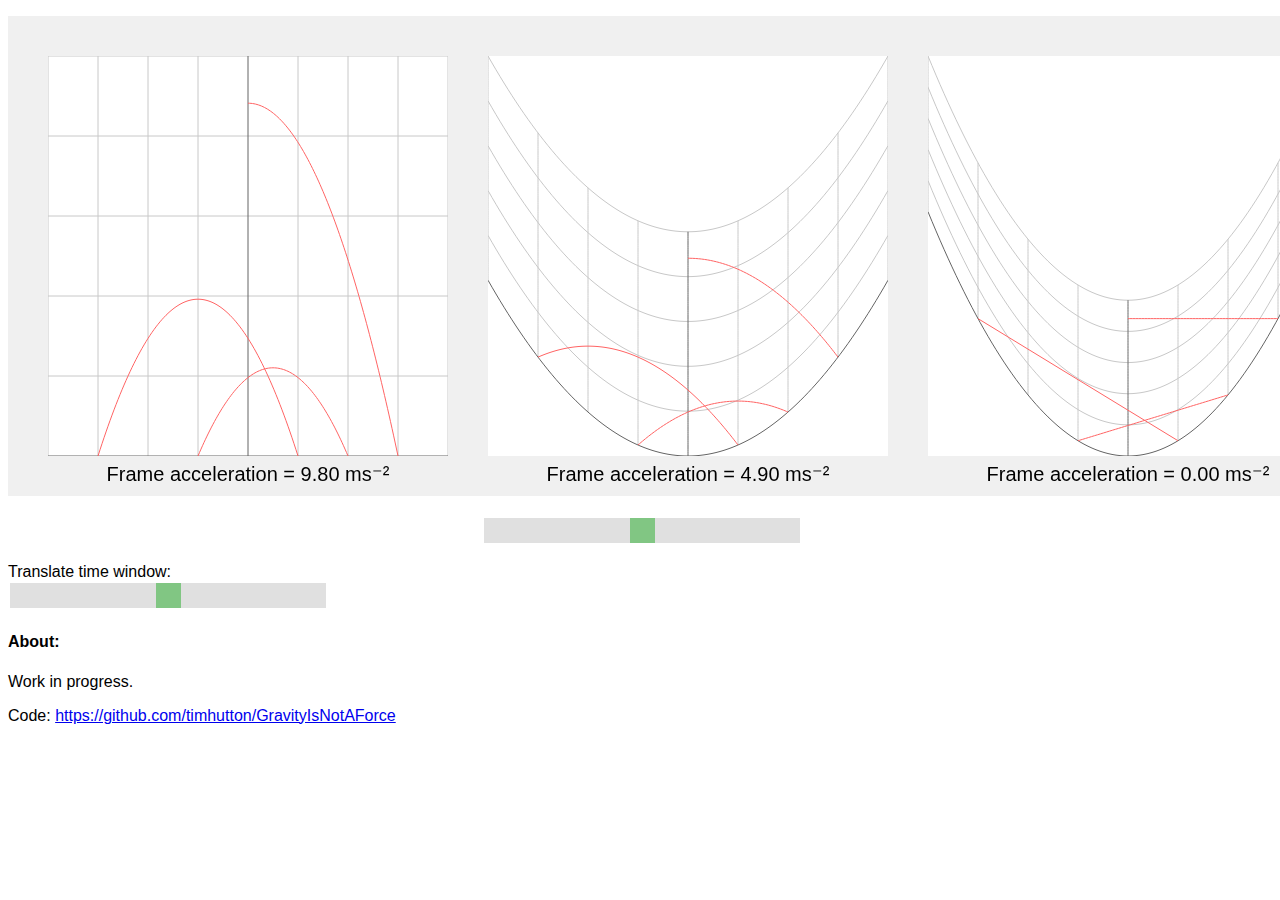
==== index.html @ 6caf3ec6 "Added time translation slider" ====
<!DOCTYPE html>
<html>
<head>
<meta charset="utf-8">
<script>

<!-- Visualisation of 1+1 spacetime -->

var currentTime;
var isAnimating;
var objects;
var g;
var frameAcceleration;
var time_range;
var space_range;

// classes:

function pos(x, y) {
    return { x:x, y:y };
}

function rect(x, y, width, height) {
    return { x:x, y:y, width:width, height:height };
}

function range(min, max, step=1.0) {
    return { min:min, max:max, step:step };
}

function object(start, end) {
    return { start:start, end:end };
}

function linearTransform(mult_x, offset_x, mult_y, offset_y) {
    return { mult_x:mult_x, offset_x:offset_x, mult_y:mult_y, offset_y:offset_y };
}

// functions:

function lerp(a, b, u) {
    return pos(a.x + u*(b.x-a.x), a.y + u*(b.y-a.y));
}

function moveTo(p) {
    ctx.moveTo(p.x, p.y);
}

function lineTo(p) {
    ctx.lineTo(p.x, p.y);
}

function applyLinearTransform(p, transform) {
    return pos(transform.offset_x + transform.mult_x*p.x, transform.offset_y + transform.mult_y*p.y);
}

function computeLinearTransform(from_rect, to_rect) {
    mult_x = to_rect.width / from_rect.width;
    offset_x = to_rect.x - mult_x * from_rect.x;
    mult_y = to_rect.height / from_rect.height;
    offset_y = to_rect.y - mult_y * from_rect.y;
    return linearTransform(mult_x, offset_x, mult_y, offset_y);
}

function boundingRect(points) {
    var left = Number.MAX_VALUE;
    var right = -Number.MAX_VALUE;
    var top = Number.MAX_VALUE;
    var bottom = -Number.MAX_VALUE;
    for(var i = 0; i < points.length; i++) {
        left = Math.min(left, points[i].x);
        right = Math.max(right, points[i].x);
        top = Math.min(top, points[i].y);
        bottom = Math.max(bottom, points[i].y);
    }
    return rect(left, top, right-left, bottom-top);
}

function onMouseMove( evt ) {
}

function onTouchMove( evt ) {
    evt.preventDefault();
}

function onTouchStart( evt ) {
}

function onMouseDown( evt ) {
}

function clientToCanvas( clientPos ) {
    var rect = canvas.getBoundingClientRect();
    return p2( clientPos.x - rect.left, clientPos.y - rect.top );
}

function pointInRect( p, rect ) {
    return p.x > rect.x && p.x < ( rect.x + rect.width ) &&
           p.y > rect.y && p.y < ( rect.y + rect.height );
}

function init() {
    canvas = document.getElementById('canvas');
    ctx = canvas.getContext('2d');

    g = 9.8; // metres per second per second
    
    var frameAccelerationSlider = document.getElementById("frameAccelerationSlider");
    frameAcceleration = g - g * frameAccelerationSlider.value / 100.0;
    frameAccelerationSlider.oninput = function() {
        frameAcceleration = g - g * this.value / 100.0;
        draw();
    }

    var timeTranslationSlider = document.getElementById("timeTranslationSlider");
    var timeTranslation = -2 + 4 * timeTranslationSlider.value / 100.0;
    time_range = range(-4 + timeTranslation, 4 + timeTranslation, 1);
    timeTranslationSlider.oninput = function() {
        var timeTranslation = -2 + 4 * timeTranslationSlider.value / 100.0;
        time_range = range(-4 + timeTranslation, 4 + timeTranslation, 1);
        draw();
    }

    space_range = range(0, 50, 10);

    currentTime = 0.0;
    isAnimating = false;

    objects = [];
    objects.push(object(pos(0.0, 44.1), pos(3.0, 0.0)));
    objects.push(object(pos(-1.0, 0.0), pos(2.0, 0.0)));
    objects.push(object(pos(-3.0, 0.0), pos(1.0, 0.0)));

    draw();

    canvas.addEventListener( 'mousemove',   onMouseMove, false );
    canvas.addEventListener( 'touchmove',   onTouchMove, false );

    canvas.addEventListener( 'mousedown',   onMouseDown, false );
    canvas.addEventListener( 'touchstart',  onTouchStart, false );

    animate();
}

function draw() {
    // fill canvas with light gray
    ctx.fillStyle = 'rgb(240,240,240)';
    ctx.beginPath();
    ctx.rect(0,0,canvas.width, canvas.height);
    ctx.fill();

    // draw each graph
    drawSpaceTime(rect(40,440,400,-400), g);
    drawSpaceTime(rect(480,440,400,-400), frameAcceleration);
    drawSpaceTime(rect(920,440,400,-400), 0.0);
}

function drawSpaceTime(screen_rect, frame_acceleration) {
    ctx.save(); // save the clip region for the moment

    // fill background with white
    ctx.fillStyle = 'rgb(255,255,255)';
    ctx.beginPath();
    ctx.rect(screen_rect.x, screen_rect.y, screen_rect.width, screen_rect.height);
    ctx.fill();
    ctx.clip(); // clip to this rect until reset

    var transform = findBestFitTransform(screen_rect, frame_acceleration);
    // draw minor axes
    ctx.strokeStyle = 'rgb(200,200,200)';
    for(var t = Math.ceil(time_range.min); t<=Math.floor(time_range.max); t+=time_range.step) {
        if(t==0.0) { continue; }
        drawCurvingLine(pos(t, space_range.min), pos(t, space_range.max), frame_acceleration, transform);
    }
    for(var s = Math.ceil(space_range.min); s<=Math.floor(space_range.max); s+=space_range.step) {
        if(s==0.0) { continue; }
        drawCurvingLine(pos(time_range.min, s), pos(time_range.max, s), frame_acceleration, transform);
    }
    // draw major axes
    ctx.strokeStyle = 'rgb(100,100,100)';
    drawCurvingLine(pos(time_range.min, 0.0), pos(time_range.max, 0.0), frame_acceleration, transform);
    drawCurvingLine(pos(0.0, space_range.min), pos(0.0, space_range.max), frame_acceleration, transform);
    // draw objects in free-fall
    ctx.strokeStyle = 'rgb(255,100,100)';
    for(var i = 0; i < objects.length; i++) {
        drawGeodesic(objects[i].start, objects[i].end, frame_acceleration, transform);
    }
        
    ctx.restore(); // reset the clip

    // show the frame acceleration as text
    ctx.fillStyle = 'rgb(0,0,0)';
    ctx.font = "20px Arial";
    ctx.textAlign = "center";
    ctx.fillText("Frame acceleration = "+frame_acceleration.toFixed(2)+" ms"+String.fromCharCode(0x207B)+String.fromCharCode(0x00B2),
        screen_rect.x+screen_rect.width/2, screen_rect.y+25);
}

function drawCurvingLine(p1, p2, frame_acceleration, transform) {
    // draw a line that is straight in our familiar (accelerating upwards at g) reference frame but may not be straight in this frame, depending on its acceleration
    var delta_acceleration = frame_acceleration - g;
    ctx.beginPath();
    var step = 0.01;
    for(var u = 0.0; u < 1.0+step; u += step) {
        var ts = lerp(p1, p2, u);
        var p = applyLinearTransform(transformBetweenAcceleratingReferenceFrames(ts, delta_acceleration), transform);
        if(u==0.0) {
            moveTo(p);
        }
        else {
            lineTo(p);
        }
    }
    ctx.stroke();
}

function drawGeodesic(p1, p2, frame_acceleration, transform) {
    // draw a line that is straight in an inertial frame but may be not be straight in this frame, depending on its acceleration

    // convert spacetime coordinates from our familiar (g-accelerating) frame into the inertial frame
    var delta_acceleration = 0.0 - g;
    var start = transformBetweenAcceleratingReferenceFrames(p1, delta_acceleration)
    var end = transformBetweenAcceleratingReferenceFrames(p2, delta_acceleration)
    // step along that line, converting to the target frame
    delta_acceleration = frame_acceleration - 0.0;
    ctx.beginPath();
    var step = 0.01;
    for(var u = 0.0; u < 1.0+step; u += step) {
        var ts = lerp(start, end, u);
        var p = applyLinearTransform(transformBetweenAcceleratingReferenceFrames(ts, delta_acceleration), transform);
        if(u==0.0) {
            moveTo(p);
        }
        else {
            lineTo(p);
        }
    }
    ctx.stroke();
}

function transformBetweenAcceleratingReferenceFrames(ts, delta_acceleration) {
    var t_zero = (time_range.min+time_range.max)/2; // central time point (e.g. t=0) gets no spatial distortion
    var time_delta = ts.x - t_zero;
    var x = ts.x;
    var y = ts.y - distanceTravelled(time_delta, delta_acceleration);
    return pos(x, y);
}


function findBestFitTransform(screen_rect, frame_acceleration) {
    var delta_acceleration = frame_acceleration - g;
    // plot some points in some arbitrary space then scale to fit the rect
    corners = [];
    corners.push(transformBetweenAcceleratingReferenceFrames(pos(time_range.min, space_range.min), delta_acceleration));
    corners.push(transformBetweenAcceleratingReferenceFrames(pos(time_range.min, space_range.max), delta_acceleration));
    corners.push(transformBetweenAcceleratingReferenceFrames(pos(time_range.max, space_range.min), delta_acceleration));
    corners.push(transformBetweenAcceleratingReferenceFrames(pos(time_range.max, space_range.max), delta_acceleration));
    corners.push(transformBetweenAcceleratingReferenceFrames(pos((time_range.min+time_range.max)/2, space_range.min), delta_acceleration));
    corners.push(transformBetweenAcceleratingReferenceFrames(pos((time_range.min+time_range.max)/2, space_range.max), delta_acceleration));
    original_rect = boundingRect(corners);
    return computeLinearTransform(original_rect, screen_rect);
}

function distanceTravelled(time, acceleration) {
    return 0.5 * acceleration * time * time;
}

function animate() {
    if( isAnimating ) {
        currentTime = currentTime + 0.01;
        draw();
        requestAnimationFrame( animate );
    }
}

window.onload = init;
</script>

<noscript>
<p>For full functionality of this site it is necessary to enable JavaScript.
Here are the <a href="http://www.enable-javascript.com/" target="_blank">
instructions how to enable JavaScript in your web browser</a>.
</p></noscript>

<style>
.frameAccelerationSlider {
  width: 25%;
  margin: auto;
}

.timeTranslationSlider {
  width: 25%;
}

.slider {
  -webkit-appearance: none;
  width: 100%;
  height: 25px;
  background: #d3d3d3;
  outline: none;
  opacity: 0.7;
  -webkit-transition: .2s;
  transition: opacity .2s;
}

.slider:hover {
  opacity: 1;
}

.slider::-webkit-slider-thumb {
  -webkit-appearance: none;
  appearance: none;
  width: 25px;
  height: 25px;
  background: #4CAF50;
  cursor: pointer;
}

.slider::-moz-range-thumb {
  width: 25px;
  height: 25px;
  background: #4CAF50;
  cursor: pointer;
}

.sansserif {
  font-family: Arial, Helvetica, sans-serif;
}

</style>

</head>

<body class="sansserif">
<p align="center">
<canvas class="canvas" id="canvas" width="1360" height="480">(Canvas drawing not supported by your browser.)</canvas>
<div class="frameAccelerationSlider">
  <input type="range" min="0" max="100" value="50" class="slider" id="frameAccelerationSlider">
</div>
</p>

<p>
<div class="timeTranslationSlider">
  Translate time window: <input type="range" min="0" max="100" value="50" class="slider" id="timeTranslationSlider">
</div>
</p>

<h4>About:</h4>
<p>
Work in progress.
</p>

<p>
Code: <a href="https://github.com/timhutton/GravityIsNotAForce">https://github.com/timhutton/GravityIsNotAForce</a>
</p>
</body>

</html>
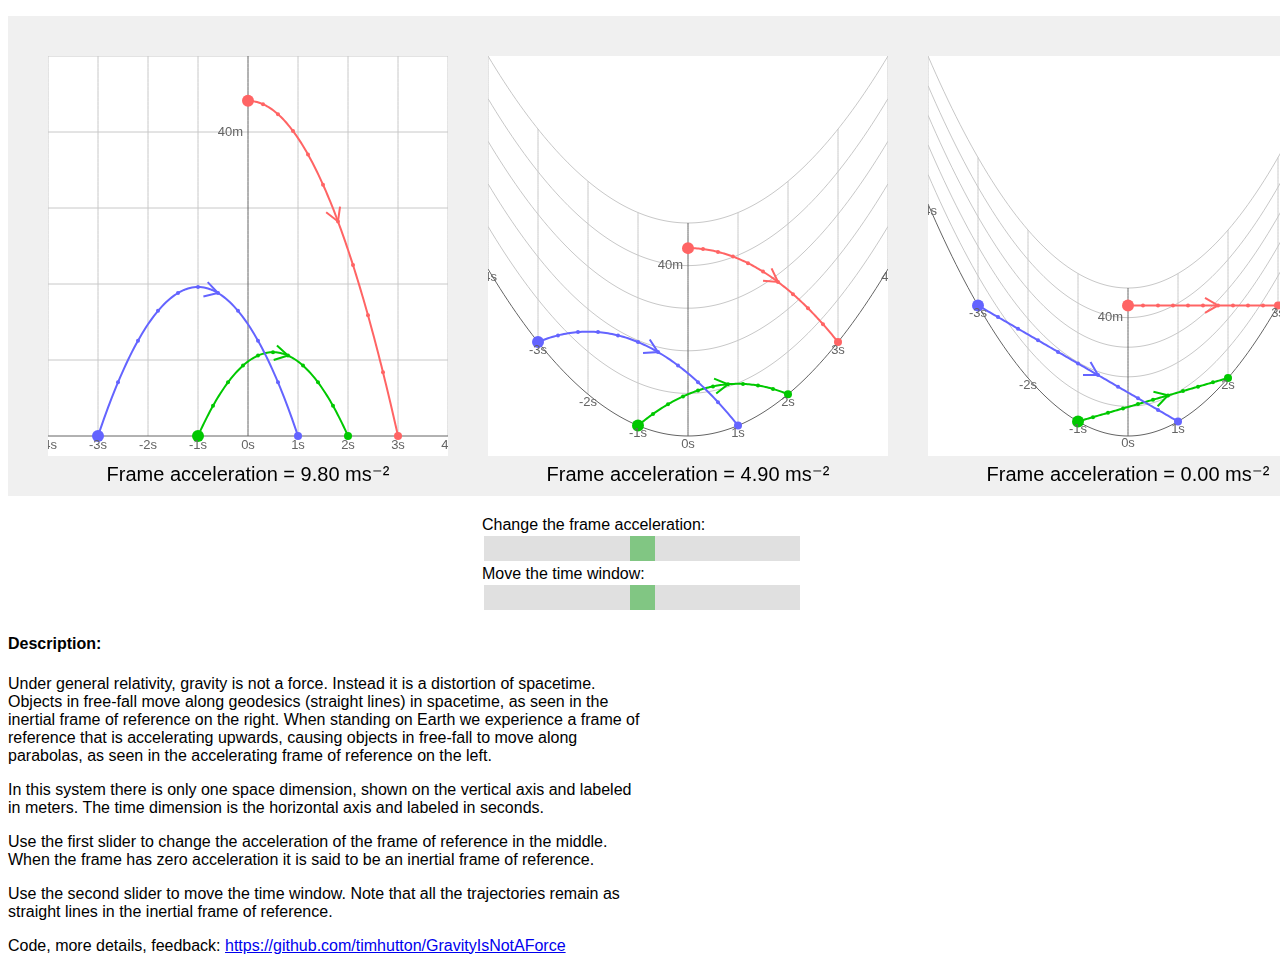
==== commit 7a22da1d: "Made an object for graphs" ====
--- a/index.html
+++ b/index.html
@@ -6,13 +6,12 @@
 
 <!-- Visualisation of 1+1 spacetime -->
 
-var currentTime;
-var isAnimating;
-var objects;
+var graphs;
+var trajectories;
 var g;
-var frameAcceleration;
 var time_range;
 var space_range;
+var isDragging;
 
 // classes:
 
@@ -28,8 +27,12 @@
     return { min:min, max:max, step:step };
 }
 
-function object(start, end) {
-    return { start:start, end:end };
+function trajectory(start, end, color) {
+    return { start:start, end:end, color:color };
+}
+
+function graph(rect, frame_acceleration) {
+    return {rect:rect, frame_acceleration:frame_acceleration};
 }
 
 function linearTransform(mult_x, offset_x, mult_y, offset_y) {
@@ -48,6 +51,16 @@
 
 function lineTo(p) {
     ctx.lineTo(p.x, p.y);
+}
+
+// adapted from http://stackoverflow.com/a/6333775/126823
+function drawArrowHead( a, b, size ) { 
+    var angle = Math.atan2(b.y-a.y,b.x-a.x);
+    ctx.beginPath();
+    ctx.moveTo(b.x - size * Math.cos(angle - Math.PI/6), b.y - size * Math.sin(angle - Math.PI/6));
+    ctx.lineTo(b.x, b.y);
+    ctx.lineTo(b.x - size * Math.cos(angle + Math.PI/6), b.y - size * Math.sin(angle + Math.PI/6));
+    ctx.stroke();
 }
 
 function applyLinearTransform(p, transform) {
@@ -80,18 +93,24 @@
 }
 
 function onTouchMove( evt ) {
-    evt.preventDefault();
 }
 
 function onTouchStart( evt ) {
 }
 
 function onMouseDown( evt ) {
+    trajectories[0].start = getMousePos(evt);
+    draw();
 }
 
 function clientToCanvas( clientPos ) {
     var rect = canvas.getBoundingClientRect();
-    return p2( clientPos.x - rect.left, clientPos.y - rect.top );
+    return pos( clientPos.x - rect.left, clientPos.y - rect.top );
+}
+
+function getMousePos(evt) {
+    var rect = canvas.getBoundingClientRect();
+    return pos( evt.clientX - rect.left, evt.clientY - rect.top );
 }
 
 function pointInRect( p, rect ) {
@@ -102,35 +121,38 @@
 function init() {
     canvas = document.getElementById('canvas');
     ctx = canvas.getContext('2d');
+    isDragging = false;
 
     g = 9.8; // metres per second per second
+
+    trajectories = [];
+    trajectories.push(trajectory(pos(0.0, 44.1), pos(3.0, 0.0), 'rgb(255,100,100)'));
+    trajectories.push(trajectory(pos(-1.0, 0.0), pos(2.0, 0.0), 'rgb(0,200,0)'));
+    trajectories.push(trajectory(pos(-3.0, 0.0), pos(1.0, 0.0), 'rgb(100,100,255)'));
     
+    graphs = [];
+    graphs.push(graph(rect(40,440,400,-400), g));
+    graphs.push(graph(rect(480,440,400,-400), g/2));
+    graphs.push(graph(rect(920,440,400,-400), 0.0));
+
     var frameAccelerationSlider = document.getElementById("frameAccelerationSlider");
-    frameAcceleration = g - g * frameAccelerationSlider.value / 100.0;
+    graphs[1].frame_acceleration = g - g * frameAccelerationSlider.value / 100.0;
     frameAccelerationSlider.oninput = function() {
-        frameAcceleration = g - g * this.value / 100.0;
+        graphs[1].frame_acceleration = g - g * this.value / 100.0;
         draw();
     }
 
     var timeTranslationSlider = document.getElementById("timeTranslationSlider");
-    var timeTranslation = -2 + 4 * timeTranslationSlider.value / 100.0;
+    var timeTranslation = 2 - 4 * timeTranslationSlider.value / 100.0;
     time_range = range(-4 + timeTranslation, 4 + timeTranslation, 1);
     timeTranslationSlider.oninput = function() {
-        var timeTranslation = -2 + 4 * timeTranslationSlider.value / 100.0;
+        var timeTranslation = 2 - 4 * timeTranslationSlider.value / 100.0;
         time_range = range(-4 + timeTranslation, 4 + timeTranslation, 1);
         draw();
     }
 
     space_range = range(0, 50, 10);
 
-    currentTime = 0.0;
-    isAnimating = false;
-
-    objects = [];
-    objects.push(object(pos(0.0, 44.1), pos(3.0, 0.0)));
-    objects.push(object(pos(-1.0, 0.0), pos(2.0, 0.0)));
-    objects.push(object(pos(-3.0, 0.0), pos(1.0, 0.0)));
-
     draw();
 
     canvas.addEventListener( 'mousemove',   onMouseMove, false );
@@ -138,8 +160,6 @@
 
     canvas.addEventListener( 'mousedown',   onMouseDown, false );
     canvas.addEventListener( 'touchstart',  onTouchStart, false );
-
-    animate();
 }
 
 function draw() {
@@ -150,9 +170,9 @@
     ctx.fill();
 
     // draw each graph
-    drawSpaceTime(rect(40,440,400,-400), g);
-    drawSpaceTime(rect(480,440,400,-400), frameAcceleration);
-    drawSpaceTime(rect(920,440,400,-400), 0.0);
+    for(var i = 0; i < graphs.length; i++) {
+        drawSpaceTime(graphs[i].rect, graphs[i].frame_acceleration);
+    }
 }
 
 function drawSpaceTime(screen_rect, frame_acceleration) {
@@ -180,12 +200,27 @@
     ctx.strokeStyle = 'rgb(100,100,100)';
     drawCurvingLine(pos(time_range.min, 0.0), pos(time_range.max, 0.0), frame_acceleration, transform);
     drawCurvingLine(pos(0.0, space_range.min), pos(0.0, space_range.max), frame_acceleration, transform);
-    // draw objects in free-fall
-    ctx.strokeStyle = 'rgb(255,100,100)';
-    for(var i = 0; i < objects.length; i++) {
-        drawGeodesic(objects[i].start, objects[i].end, frame_acceleration, transform);
-    }
-        
+    // draw trajectories in free-fall
+    for(var i = 0; i < trajectories.length; i++) {
+        ctx.strokeStyle = trajectories[i].color;
+        ctx.fillStyle = trajectories[i].color;
+        ctx.lineWidth = 2;
+        drawGeodesic(trajectories[i].start, trajectories[i].end, frame_acceleration, transform);
+    }
+    
+    // label axes
+    ctx.fillStyle = 'rgb(100,100,100)';
+    ctx.font = "13px Arial";
+    ctx.textAlign = "right";
+    ctx.textBaseline = "middle";
+    var horizOffset = -0.1;
+    textLabel(pos(horizOffset, 40.0), "40m", frame_acceleration, transform);
+    ctx.textAlign = "center";
+    ctx.textBaseline = "top";
+    var vertOffset = -0.4; 
+    for(var t = Math.ceil(time_range.min); t<=Math.floor(time_range.max); t+=time_range.step) {
+        textLabel(pos(t, vertOffset), t.toFixed(0)+"s", frame_acceleration, transform);
+    }
     ctx.restore(); // reset the clip
 
     // show the frame acceleration as text
@@ -196,22 +231,16 @@
         screen_rect.x+screen_rect.width/2, screen_rect.y+25);
 }
 
+function textLabel(p, text, frame_acceleration, transform) {
+    var delta_acceleration = frame_acceleration - g;
+    p = applyLinearTransform(transformBetweenAcceleratingReferenceFrames(p, delta_acceleration), transform);
+    ctx.fillText(text, p.x, p.y);
+}
+
 function drawCurvingLine(p1, p2, frame_acceleration, transform) {
     // draw a line that is straight in our familiar (accelerating upwards at g) reference frame but may not be straight in this frame, depending on its acceleration
     var delta_acceleration = frame_acceleration - g;
-    ctx.beginPath();
-    var step = 0.01;
-    for(var u = 0.0; u < 1.0+step; u += step) {
-        var ts = lerp(p1, p2, u);
-        var p = applyLinearTransform(transformBetweenAcceleratingReferenceFrames(ts, delta_acceleration), transform);
-        if(u==0.0) {
-            moveTo(p);
-        }
-        else {
-            lineTo(p);
-        }
-    }
-    ctx.stroke();
+    drawLine(p1, p2, delta_acceleration, transform);
 }
 
 function drawGeodesic(p1, p2, frame_acceleration, transform) {
@@ -223,12 +252,35 @@
     var end = transformBetweenAcceleratingReferenceFrames(p2, delta_acceleration)
     // step along that line, converting to the target frame
     delta_acceleration = frame_acceleration - 0.0;
+    drawLine(start, end, delta_acceleration, transform);
+    // draw circles along the way, and an arrowhead
+    var n_steps = 10;
+    var arrowheadStart;
+    for(var i = 0; i <= n_steps; i++) {
+        var u = i / n_steps;
+        var c = lerp(start, end, u);
+        c = applyLinearTransform(transformBetweenAcceleratingReferenceFrames(c, delta_acceleration), transform);
+        ctx.beginPath();
+        var r = 2.0;
+        if(i==0) { r = 6.0; } else if(i==n_steps) { r=4.0; }
+        ctx.arc(c.x, c.y, r, 0, 2 * Math.PI);
+        ctx.fill();
+        if(i==5) { arrowheadStart = c; }
+        else if(i==6) {
+            drawArrowHead(arrowheadStart, c, 15);
+        }
+    }
+}
+
+function drawLine(p1, p2, delta_acceleration, transform) {
+    // step along the line, converting to the target frame
     ctx.beginPath();
-    var step = 0.01;
-    for(var u = 0.0; u < 1.0+step; u += step) {
-        var ts = lerp(start, end, u);
+    var n_steps = 100;
+    for(var i = 0; i <= n_steps; i++) {
+        var u = i / n_steps;
+        var ts = lerp(p1, p2, u);
         var p = applyLinearTransform(transformBetweenAcceleratingReferenceFrames(ts, delta_acceleration), transform);
-        if(u==0.0) {
+        if(i==0) {
             moveTo(p);
         }
         else {
@@ -258,19 +310,12 @@
     corners.push(transformBetweenAcceleratingReferenceFrames(pos((time_range.min+time_range.max)/2, space_range.min), delta_acceleration));
     corners.push(transformBetweenAcceleratingReferenceFrames(pos((time_range.min+time_range.max)/2, space_range.max), delta_acceleration));
     original_rect = boundingRect(corners);
-    return computeLinearTransform(original_rect, screen_rect);
+    var adjusted_screen_rect = rect(screen_rect.x, screen_rect.y-20, screen_rect.width, screen_rect.height+20); // allow room for labels at the bottom
+    return computeLinearTransform(original_rect, adjusted_screen_rect);
 }
 
 function distanceTravelled(time, acceleration) {
     return 0.5 * acceleration * time * time;
-}
-
-function animate() {
-    if( isAnimating ) {
-        currentTime = currentTime + 0.01;
-        draw();
-        requestAnimationFrame( animate );
-    }
 }
 
 window.onload = init;
@@ -290,6 +335,7 @@
 
 .timeTranslationSlider {
   width: 25%;
+  margin: auto;
 }
 
 .slider {
@@ -327,6 +373,10 @@
   font-family: Arial, Helvetica, sans-serif;
 }
 
+.text {
+  width: 50%;
+}
+
 </style>
 
 </head>
@@ -335,23 +385,32 @@
 <p align="center">
 <canvas class="canvas" id="canvas" width="1360" height="480">(Canvas drawing not supported by your browser.)</canvas>
 <div class="frameAccelerationSlider">
-  <input type="range" min="0" max="100" value="50" class="slider" id="frameAccelerationSlider">
+  Change the frame acceleration: <input type="range" min="0" max="100" value="50" class="slider" id="frameAccelerationSlider">
 </div>
-</p>
-
-<p>
 <div class="timeTranslationSlider">
-  Translate time window: <input type="range" min="0" max="100" value="50" class="slider" id="timeTranslationSlider">
+  Move the time window: <input type="range" min="0" max="100" value="50" class="slider" id="timeTranslationSlider">
 </div>
 </p>
 
-<h4>About:</h4>
-<p>
-Work in progress.
-</p>
-
-<p>
-Code: <a href="https://github.com/timhutton/GravityIsNotAForce">https://github.com/timhutton/GravityIsNotAForce</a>
+<h4>Description:</h4>
+<p class="text">
+Under general relativity, gravity is not a force. Instead it is a distortion of spacetime. Objects in free-fall move along geodesics (straight lines) in spacetime, as seen in the inertial frame of reference on the right. When standing on Earth we experience a frame of reference that is accelerating upwards, causing objects in free-fall to move along parabolas, as seen in the accelerating frame of reference on the left.
+</p>
+
+<p class="text">
+In this system there is only one space dimension, shown on the vertical axis and labeled in meters. The time dimension is the horizontal axis and labeled in seconds.
+</p>
+
+<p class="text">
+Use the first slider to change the acceleration of the frame of reference in the middle. When the frame has zero acceleration it is said to be an inertial frame of reference.
+</p>
+
+<p class="text">
+Use the second slider to move the time window. Note that all the trajectories remain as straight lines in the inertial frame of reference. 
+</p>
+
+<p class="text">
+Code, more details, feedback: <a href="https://github.com/timhutton/GravityIsNotAForce">https://github.com/timhutton/GravityIsNotAForce</a>
 </p>
 </body>
 
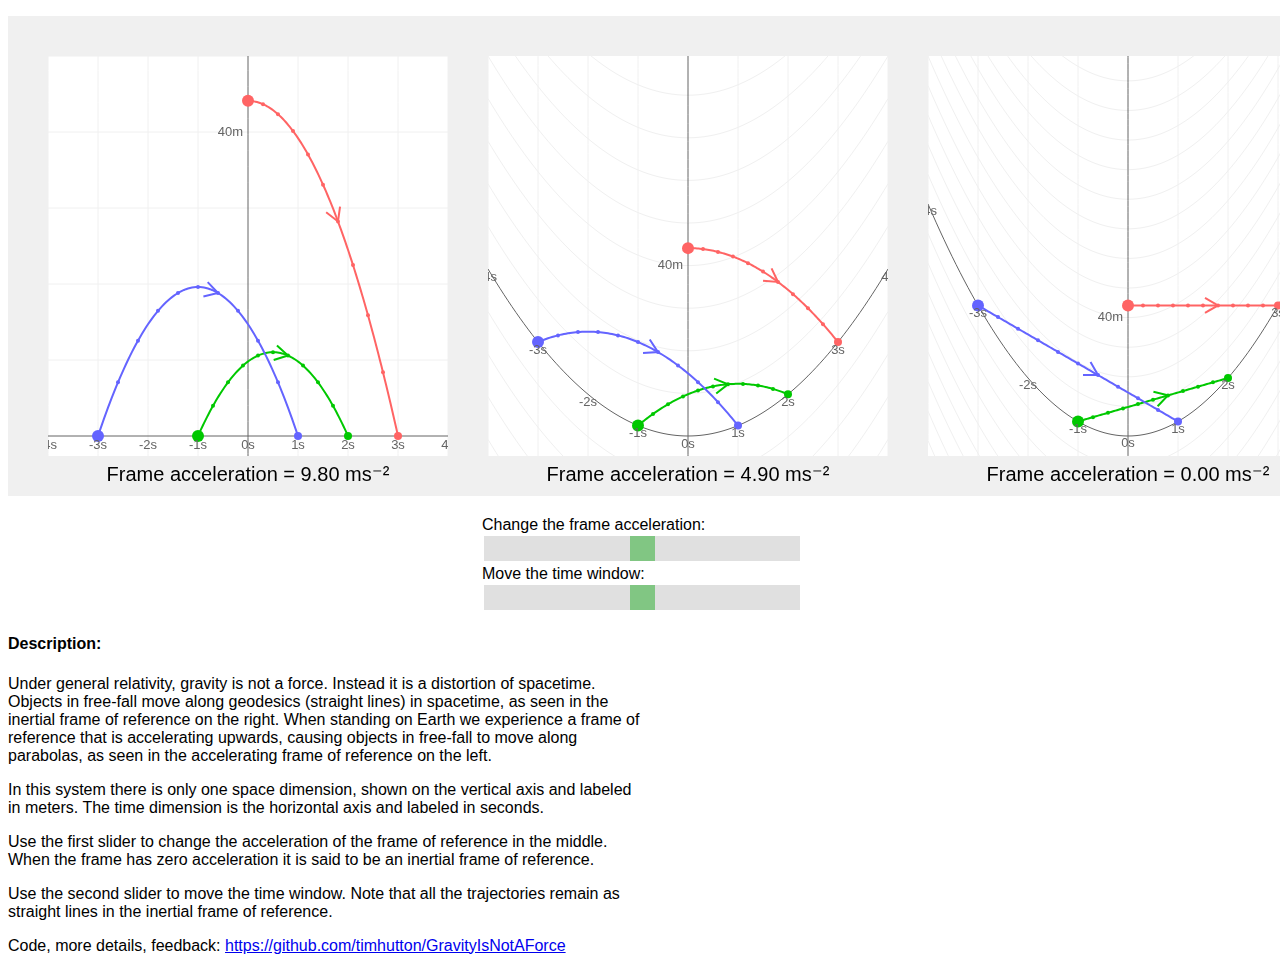
==== commit 89e9b996: "Extend minor axes to cover entire area. Tweaked their color" ====
--- a/index.html
+++ b/index.html
@@ -32,7 +32,7 @@
 }
 
 function graph(rect, frame_acceleration) {
-    return {rect:rect, frame_acceleration:frame_acceleration};
+    return {rect:rect, frame_acceleration:frame_acceleration, transform:findBestFitTransform(rect, frame_acceleration)};
 }
 
 function linearTransform(mult_x, offset_x, mult_y, offset_y) {
@@ -64,7 +64,11 @@
 }
 
 function applyLinearTransform(p, transform) {
-    return pos(transform.offset_x + transform.mult_x*p.x, transform.offset_y + transform.mult_y*p.y);
+    return pos(transform.offset_x + transform.mult_x * p.x, transform.offset_y + transform.mult_y * p.y);
+}
+
+function applyLinearTransformInverse(p, transform) {
+    return pos((p.x - transform.offset_x) / transform.mult_x, (p.y - transform.offset_y) / transform.mult_y);
 }
 
 function computeLinearTransform(from_rect, to_rect) {
@@ -99,8 +103,17 @@
 }
 
 function onMouseDown( evt ) {
-    trajectories[0].start = getMousePos(evt);
-    draw();
+    var p = getMousePos(evt);
+    for(var i = 0; i < graphs.length; i++) {
+        if( pointInRect(p, graphs[i].rect) ) {
+            p = applyLinearTransformInverse(p, graphs[i].transform);
+            var delta_acceleration = g - graphs[i].frame_acceleration
+            p = transformBetweenAcceleratingReferenceFrames(p, delta_acceleration)
+            trajectories[0].start = p;
+            draw();
+            break;
+        }
+    }
 }
 
 function clientToCanvas( clientPos ) {
@@ -114,8 +127,11 @@
 }
 
 function pointInRect( p, rect ) {
-    return p.x > rect.x && p.x < ( rect.x + rect.width ) &&
-           p.y > rect.y && p.y < ( rect.y + rect.height );
+    var left = Math.min(rect.x, rect.x + rect.width);
+    var right = Math.max(rect.x, rect.x + rect.width);
+    var top = Math.min(rect.y, rect.y + rect.height);
+    var bottom = Math.max(rect.y, rect.y + rect.height);
+    return p.x > left && p.x < right && p.y > top && p.y < bottom;
 }
 
 function init() {
@@ -124,6 +140,20 @@
     isDragging = false;
 
     g = 9.8; // metres per second per second
+
+    var timeTranslationSlider = document.getElementById("timeTranslationSlider");
+    var timeTranslation = 2 - 4 * timeTranslationSlider.value / 100.0;
+    time_range = range(-4 + timeTranslation, 4 + timeTranslation, 1);
+    timeTranslationSlider.oninput = function() {
+        var timeTranslation = 2 - 4 * timeTranslationSlider.value / 100.0;
+        time_range = range(-4 + timeTranslation, 4 + timeTranslation, 1);
+        for(var i = 0; i < graphs.length; i++) {
+            updateGraphTransform(graphs[i]);
+        }
+        draw();
+    }
+
+    space_range = range(0, 50, 10);
 
     trajectories = [];
     trajectories.push(trajectory(pos(0.0, 44.1), pos(3.0, 0.0), 'rgb(255,100,100)'));
@@ -139,19 +169,9 @@
     graphs[1].frame_acceleration = g - g * frameAccelerationSlider.value / 100.0;
     frameAccelerationSlider.oninput = function() {
         graphs[1].frame_acceleration = g - g * this.value / 100.0;
+        updateGraphTransform(graphs[1]);
         draw();
     }
-
-    var timeTranslationSlider = document.getElementById("timeTranslationSlider");
-    var timeTranslation = 2 - 4 * timeTranslationSlider.value / 100.0;
-    time_range = range(-4 + timeTranslation, 4 + timeTranslation, 1);
-    timeTranslationSlider.oninput = function() {
-        var timeTranslation = 2 - 4 * timeTranslationSlider.value / 100.0;
-        time_range = range(-4 + timeTranslation, 4 + timeTranslation, 1);
-        draw();
-    }
-
-    space_range = range(0, 50, 10);
 
     draw();
 
@@ -171,41 +191,45 @@
 
     // draw each graph
     for(var i = 0; i < graphs.length; i++) {
-        drawSpaceTime(graphs[i].rect, graphs[i].frame_acceleration);
-    }
-}
-
-function drawSpaceTime(screen_rect, frame_acceleration) {
+        drawSpaceTime(graphs[i]);
+    }
+}
+
+function updateGraphTransform(graph) {
+    graph.transform = findBestFitTransform(graph.rect, graph.frame_acceleration);
+}
+
+function drawSpaceTime(graph) {
     ctx.save(); // save the clip region for the moment
 
     // fill background with white
     ctx.fillStyle = 'rgb(255,255,255)';
     ctx.beginPath();
-    ctx.rect(screen_rect.x, screen_rect.y, screen_rect.width, screen_rect.height);
+    ctx.rect(graph.rect.x, graph.rect.y, graph.rect.width, graph.rect.height);
     ctx.fill();
     ctx.clip(); // clip to this rect until reset
 
-    var transform = findBestFitTransform(screen_rect, frame_acceleration);
     // draw minor axes
-    ctx.strokeStyle = 'rgb(200,200,200)';
+    ctx.strokeStyle = 'rgb(240,240,240)';
+    var space_extra = 80; // extend space axes beyond just the minimum area
     for(var t = Math.ceil(time_range.min); t<=Math.floor(time_range.max); t+=time_range.step) {
         if(t==0.0) { continue; }
-        drawCurvingLine(pos(t, space_range.min), pos(t, space_range.max), frame_acceleration, transform);
-    }
-    for(var s = Math.ceil(space_range.min); s<=Math.floor(space_range.max); s+=space_range.step) {
+        drawCurvingLine(pos(t, space_range.min-space_extra), pos(t, space_range.max+space_extra), graph.frame_acceleration, graph.transform);
+    }
+    for(var s = Math.ceil(space_range.min-space_extra); s<=Math.floor(space_range.max+space_extra); s+=space_range.step) {
         if(s==0.0) { continue; }
-        drawCurvingLine(pos(time_range.min, s), pos(time_range.max, s), frame_acceleration, transform);
+        drawCurvingLine(pos(time_range.min, s), pos(time_range.max, s), graph.frame_acceleration, graph.transform);
     }
     // draw major axes
     ctx.strokeStyle = 'rgb(100,100,100)';
-    drawCurvingLine(pos(time_range.min, 0.0), pos(time_range.max, 0.0), frame_acceleration, transform);
-    drawCurvingLine(pos(0.0, space_range.min), pos(0.0, space_range.max), frame_acceleration, transform);
+    drawCurvingLine(pos(time_range.min, 0.0), pos(time_range.max, 0.0), graph.frame_acceleration, graph.transform);
+    drawCurvingLine(pos(0.0, space_range.min-space_extra), pos(0.0, space_range.max+space_extra), graph.frame_acceleration, graph.transform);
     // draw trajectories in free-fall
     for(var i = 0; i < trajectories.length; i++) {
         ctx.strokeStyle = trajectories[i].color;
         ctx.fillStyle = trajectories[i].color;
         ctx.lineWidth = 2;
-        drawGeodesic(trajectories[i].start, trajectories[i].end, frame_acceleration, transform);
+        drawGeodesic(trajectories[i].start, trajectories[i].end, graph.frame_acceleration, graph.transform);
     }
     
     // label axes
@@ -214,12 +238,12 @@
     ctx.textAlign = "right";
     ctx.textBaseline = "middle";
     var horizOffset = -0.1;
-    textLabel(pos(horizOffset, 40.0), "40m", frame_acceleration, transform);
+    textLabel(pos(horizOffset, 40.0), "40m", graph.frame_acceleration, graph.transform);
     ctx.textAlign = "center";
     ctx.textBaseline = "top";
     var vertOffset = -0.4; 
     for(var t = Math.ceil(time_range.min); t<=Math.floor(time_range.max); t+=time_range.step) {
-        textLabel(pos(t, vertOffset), t.toFixed(0)+"s", frame_acceleration, transform);
+        textLabel(pos(t, vertOffset), t.toFixed(0)+"s", graph.frame_acceleration, graph.transform);
     }
     ctx.restore(); // reset the clip
 
@@ -227,8 +251,8 @@
     ctx.fillStyle = 'rgb(0,0,0)';
     ctx.font = "20px Arial";
     ctx.textAlign = "center";
-    ctx.fillText("Frame acceleration = "+frame_acceleration.toFixed(2)+" ms"+String.fromCharCode(0x207B)+String.fromCharCode(0x00B2),
-        screen_rect.x+screen_rect.width/2, screen_rect.y+25);
+    ctx.fillText("Frame acceleration = "+graph.frame_acceleration.toFixed(2)+" ms"+String.fromCharCode(0x207B)+String.fromCharCode(0x00B2),
+        graph.rect.x+graph.rect.width/2, graph.rect.y+25);
 }
 
 function textLabel(p, text, frame_acceleration, transform) {
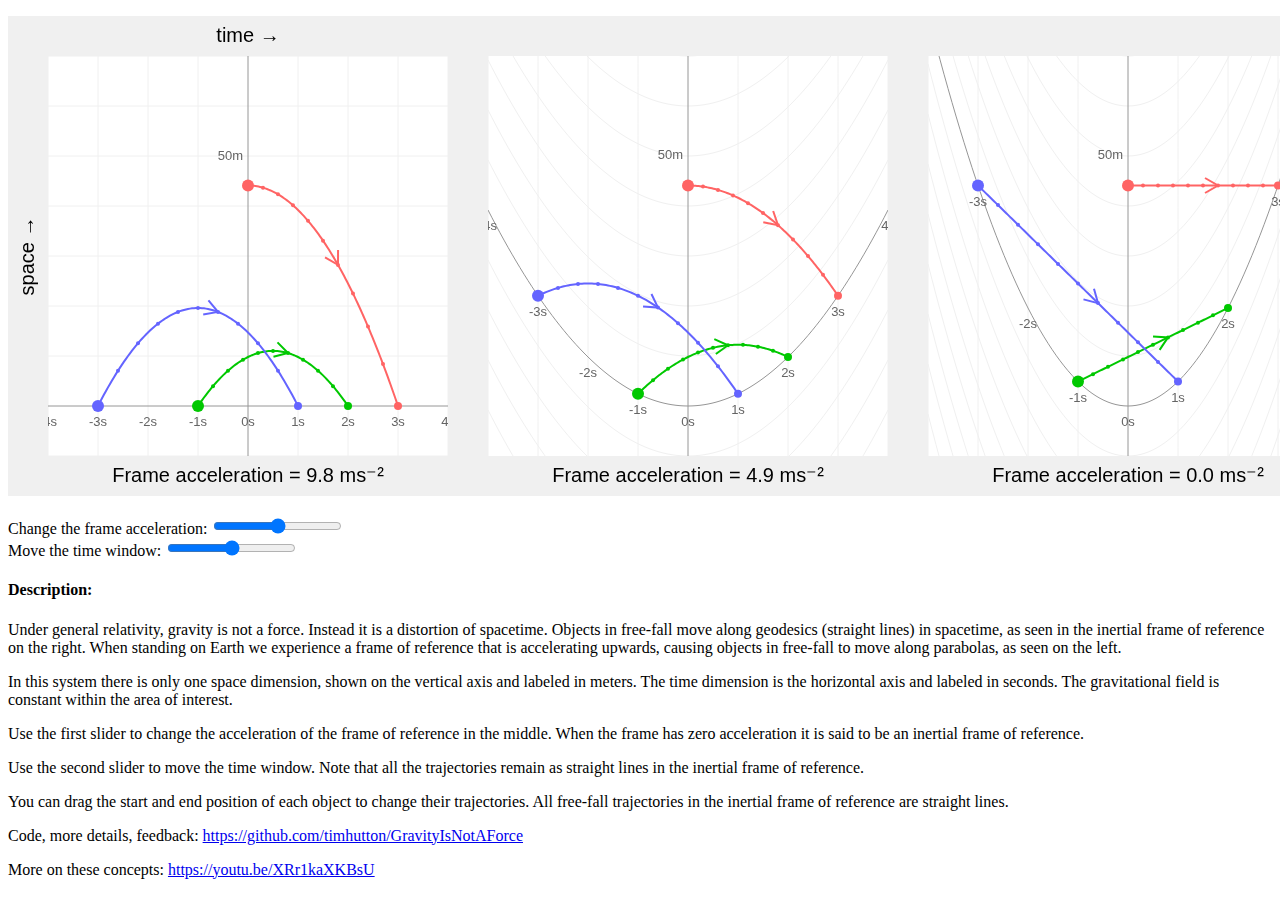
==== commit d6d190be: "Added note about the gravitional field being constant." ====
--- a/index.html
+++ b/index.html
@@ -1,441 +1,58 @@
 <!DOCTYPE html>
 <html>
+
 <head>
-<meta charset="utf-8">
-<script>
+    <meta charset="utf-8">
+    <script src="code.js"></script>
+    <link rel="stylesheet" href="styles.css">
 
-<!-- Visualisation of 1+1 spacetime -->
-
-var graphs;
-var trajectories;
-var g;
-var time_range;
-var space_range;
-var isDragging;
-
-// classes:
-
-function pos(x, y) {
-    return { x:x, y:y };
-}
-
-function rect(x, y, width, height) {
-    return { x:x, y:y, width:width, height:height };
-}
-
-function range(min, max, step=1.0) {
-    return { min:min, max:max, step:step };
-}
-
-function trajectory(start, end, color) {
-    return { start:start, end:end, color:color };
-}
-
-function graph(rect, frame_acceleration) {
-    return {rect:rect, frame_acceleration:frame_acceleration, transform:findBestFitTransform(rect, frame_acceleration)};
-}
-
-function linearTransform(mult_x, offset_x, mult_y, offset_y) {
-    return { mult_x:mult_x, offset_x:offset_x, mult_y:mult_y, offset_y:offset_y };
-}
-
-// functions:
-
-function lerp(a, b, u) {
-    return pos(a.x + u*(b.x-a.x), a.y + u*(b.y-a.y));
-}
-
-function moveTo(p) {
-    ctx.moveTo(p.x, p.y);
-}
-
-function lineTo(p) {
-    ctx.lineTo(p.x, p.y);
-}
-
-// adapted from http://stackoverflow.com/a/6333775/126823
-function drawArrowHead( a, b, size ) { 
-    var angle = Math.atan2(b.y-a.y,b.x-a.x);
-    ctx.beginPath();
-    ctx.moveTo(b.x - size * Math.cos(angle - Math.PI/6), b.y - size * Math.sin(angle - Math.PI/6));
-    ctx.lineTo(b.x, b.y);
-    ctx.lineTo(b.x - size * Math.cos(angle + Math.PI/6), b.y - size * Math.sin(angle + Math.PI/6));
-    ctx.stroke();
-}
-
-function applyLinearTransform(p, transform) {
-    return pos(transform.offset_x + transform.mult_x * p.x, transform.offset_y + transform.mult_y * p.y);
-}
-
-function applyLinearTransformInverse(p, transform) {
-    return pos((p.x - transform.offset_x) / transform.mult_x, (p.y - transform.offset_y) / transform.mult_y);
-}
-
-function computeLinearTransform(from_rect, to_rect) {
-    mult_x = to_rect.width / from_rect.width;
-    offset_x = to_rect.x - mult_x * from_rect.x;
-    mult_y = to_rect.height / from_rect.height;
-    offset_y = to_rect.y - mult_y * from_rect.y;
-    return linearTransform(mult_x, offset_x, mult_y, offset_y);
-}
-
-function boundingRect(points) {
-    var left = Number.MAX_VALUE;
-    var right = -Number.MAX_VALUE;
-    var top = Number.MAX_VALUE;
-    var bottom = -Number.MAX_VALUE;
-    for(var i = 0; i < points.length; i++) {
-        left = Math.min(left, points[i].x);
-        right = Math.max(right, points[i].x);
-        top = Math.min(top, points[i].y);
-        bottom = Math.max(bottom, points[i].y);
-    }
-    return rect(left, top, right-left, bottom-top);
-}
-
-function onMouseMove( evt ) {
-}
-
-function onTouchMove( evt ) {
-}
-
-function onTouchStart( evt ) {
-}
-
-function onMouseDown( evt ) {
-    var p = getMousePos(evt);
-    for(var i = 0; i < graphs.length; i++) {
-        if( pointInRect(p, graphs[i].rect) ) {
-            p = applyLinearTransformInverse(p, graphs[i].transform);
-            var delta_acceleration = g - graphs[i].frame_acceleration
-            p = transformBetweenAcceleratingReferenceFrames(p, delta_acceleration)
-            trajectories[0].start = p;
-            draw();
-            break;
-        }
-    }
-}
-
-function clientToCanvas( clientPos ) {
-    var rect = canvas.getBoundingClientRect();
-    return pos( clientPos.x - rect.left, clientPos.y - rect.top );
-}
-
-function getMousePos(evt) {
-    var rect = canvas.getBoundingClientRect();
-    return pos( evt.clientX - rect.left, evt.clientY - rect.top );
-}
-
-function pointInRect( p, rect ) {
-    var left = Math.min(rect.x, rect.x + rect.width);
-    var right = Math.max(rect.x, rect.x + rect.width);
-    var top = Math.min(rect.y, rect.y + rect.height);
-    var bottom = Math.max(rect.y, rect.y + rect.height);
-    return p.x > left && p.x < right && p.y > top && p.y < bottom;
-}
-
-function init() {
-    canvas = document.getElementById('canvas');
-    ctx = canvas.getContext('2d');
-    isDragging = false;
-
-    g = 9.8; // metres per second per second
-
-    var timeTranslationSlider = document.getElementById("timeTranslationSlider");
-    var timeTranslation = 2 - 4 * timeTranslationSlider.value / 100.0;
-    time_range = range(-4 + timeTranslation, 4 + timeTranslation, 1);
-    timeTranslationSlider.oninput = function() {
-        var timeTranslation = 2 - 4 * timeTranslationSlider.value / 100.0;
-        time_range = range(-4 + timeTranslation, 4 + timeTranslation, 1);
-        for(var i = 0; i < graphs.length; i++) {
-            updateGraphTransform(graphs[i]);
-        }
-        draw();
-    }
-
-    space_range = range(0, 50, 10);
-
-    trajectories = [];
-    trajectories.push(trajectory(pos(0.0, 44.1), pos(3.0, 0.0), 'rgb(255,100,100)'));
-    trajectories.push(trajectory(pos(-1.0, 0.0), pos(2.0, 0.0), 'rgb(0,200,0)'));
-    trajectories.push(trajectory(pos(-3.0, 0.0), pos(1.0, 0.0), 'rgb(100,100,255)'));
-    
-    graphs = [];
-    graphs.push(graph(rect(40,440,400,-400), g));
-    graphs.push(graph(rect(480,440,400,-400), g/2));
-    graphs.push(graph(rect(920,440,400,-400), 0.0));
-
-    var frameAccelerationSlider = document.getElementById("frameAccelerationSlider");
-    graphs[1].frame_acceleration = g - g * frameAccelerationSlider.value / 100.0;
-    frameAccelerationSlider.oninput = function() {
-        graphs[1].frame_acceleration = g - g * this.value / 100.0;
-        updateGraphTransform(graphs[1]);
-        draw();
-    }
-
-    draw();
-
-    canvas.addEventListener( 'mousemove',   onMouseMove, false );
-    canvas.addEventListener( 'touchmove',   onTouchMove, false );
-
-    canvas.addEventListener( 'mousedown',   onMouseDown, false );
-    canvas.addEventListener( 'touchstart',  onTouchStart, false );
-}
-
-function draw() {
-    // fill canvas with light gray
-    ctx.fillStyle = 'rgb(240,240,240)';
-    ctx.beginPath();
-    ctx.rect(0,0,canvas.width, canvas.height);
-    ctx.fill();
-
-    // draw each graph
-    for(var i = 0; i < graphs.length; i++) {
-        drawSpaceTime(graphs[i]);
-    }
-}
-
-function updateGraphTransform(graph) {
-    graph.transform = findBestFitTransform(graph.rect, graph.frame_acceleration);
-}
-
-function drawSpaceTime(graph) {
-    ctx.save(); // save the clip region for the moment
-
-    // fill background with white
-    ctx.fillStyle = 'rgb(255,255,255)';
-    ctx.beginPath();
-    ctx.rect(graph.rect.x, graph.rect.y, graph.rect.width, graph.rect.height);
-    ctx.fill();
-    ctx.clip(); // clip to this rect until reset
-
-    // draw minor axes
-    ctx.strokeStyle = 'rgb(240,240,240)';
-    var space_extra = 80; // extend space axes beyond just the minimum area
-    for(var t = Math.ceil(time_range.min); t<=Math.floor(time_range.max); t+=time_range.step) {
-        if(t==0.0) { continue; }
-        drawCurvingLine(pos(t, space_range.min-space_extra), pos(t, space_range.max+space_extra), graph.frame_acceleration, graph.transform);
-    }
-    for(var s = Math.ceil(space_range.min-space_extra); s<=Math.floor(space_range.max+space_extra); s+=space_range.step) {
-        if(s==0.0) { continue; }
-        drawCurvingLine(pos(time_range.min, s), pos(time_range.max, s), graph.frame_acceleration, graph.transform);
-    }
-    // draw major axes
-    ctx.strokeStyle = 'rgb(100,100,100)';
-    drawCurvingLine(pos(time_range.min, 0.0), pos(time_range.max, 0.0), graph.frame_acceleration, graph.transform);
-    drawCurvingLine(pos(0.0, space_range.min-space_extra), pos(0.0, space_range.max+space_extra), graph.frame_acceleration, graph.transform);
-    // draw trajectories in free-fall
-    for(var i = 0; i < trajectories.length; i++) {
-        ctx.strokeStyle = trajectories[i].color;
-        ctx.fillStyle = trajectories[i].color;
-        ctx.lineWidth = 2;
-        drawGeodesic(trajectories[i].start, trajectories[i].end, graph.frame_acceleration, graph.transform);
-    }
-    
-    // label axes
-    ctx.fillStyle = 'rgb(100,100,100)';
-    ctx.font = "13px Arial";
-    ctx.textAlign = "right";
-    ctx.textBaseline = "middle";
-    var horizOffset = -0.1;
-    textLabel(pos(horizOffset, 40.0), "40m", graph.frame_acceleration, graph.transform);
-    ctx.textAlign = "center";
-    ctx.textBaseline = "top";
-    var vertOffset = -0.4; 
-    for(var t = Math.ceil(time_range.min); t<=Math.floor(time_range.max); t+=time_range.step) {
-        textLabel(pos(t, vertOffset), t.toFixed(0)+"s", graph.frame_acceleration, graph.transform);
-    }
-    ctx.restore(); // reset the clip
-
-    // show the frame acceleration as text
-    ctx.fillStyle = 'rgb(0,0,0)';
-    ctx.font = "20px Arial";
-    ctx.textAlign = "center";
-    ctx.fillText("Frame acceleration = "+graph.frame_acceleration.toFixed(2)+" ms"+String.fromCharCode(0x207B)+String.fromCharCode(0x00B2),
-        graph.rect.x+graph.rect.width/2, graph.rect.y+25);
-}
-
-function textLabel(p, text, frame_acceleration, transform) {
-    var delta_acceleration = frame_acceleration - g;
-    p = applyLinearTransform(transformBetweenAcceleratingReferenceFrames(p, delta_acceleration), transform);
-    ctx.fillText(text, p.x, p.y);
-}
-
-function drawCurvingLine(p1, p2, frame_acceleration, transform) {
-    // draw a line that is straight in our familiar (accelerating upwards at g) reference frame but may not be straight in this frame, depending on its acceleration
-    var delta_acceleration = frame_acceleration - g;
-    drawLine(p1, p2, delta_acceleration, transform);
-}
-
-function drawGeodesic(p1, p2, frame_acceleration, transform) {
-    // draw a line that is straight in an inertial frame but may be not be straight in this frame, depending on its acceleration
-
-    // convert spacetime coordinates from our familiar (g-accelerating) frame into the inertial frame
-    var delta_acceleration = 0.0 - g;
-    var start = transformBetweenAcceleratingReferenceFrames(p1, delta_acceleration)
-    var end = transformBetweenAcceleratingReferenceFrames(p2, delta_acceleration)
-    // step along that line, converting to the target frame
-    delta_acceleration = frame_acceleration - 0.0;
-    drawLine(start, end, delta_acceleration, transform);
-    // draw circles along the way, and an arrowhead
-    var n_steps = 10;
-    var arrowheadStart;
-    for(var i = 0; i <= n_steps; i++) {
-        var u = i / n_steps;
-        var c = lerp(start, end, u);
-        c = applyLinearTransform(transformBetweenAcceleratingReferenceFrames(c, delta_acceleration), transform);
-        ctx.beginPath();
-        var r = 2.0;
-        if(i==0) { r = 6.0; } else if(i==n_steps) { r=4.0; }
-        ctx.arc(c.x, c.y, r, 0, 2 * Math.PI);
-        ctx.fill();
-        if(i==5) { arrowheadStart = c; }
-        else if(i==6) {
-            drawArrowHead(arrowheadStart, c, 15);
-        }
-    }
-}
-
-function drawLine(p1, p2, delta_acceleration, transform) {
-    // step along the line, converting to the target frame
-    ctx.beginPath();
-    var n_steps = 100;
-    for(var i = 0; i <= n_steps; i++) {
-        var u = i / n_steps;
-        var ts = lerp(p1, p2, u);
-        var p = applyLinearTransform(transformBetweenAcceleratingReferenceFrames(ts, delta_acceleration), transform);
-        if(i==0) {
-            moveTo(p);
-        }
-        else {
-            lineTo(p);
-        }
-    }
-    ctx.stroke();
-}
-
-function transformBetweenAcceleratingReferenceFrames(ts, delta_acceleration) {
-    var t_zero = (time_range.min+time_range.max)/2; // central time point (e.g. t=0) gets no spatial distortion
-    var time_delta = ts.x - t_zero;
-    var x = ts.x;
-    var y = ts.y - distanceTravelled(time_delta, delta_acceleration);
-    return pos(x, y);
-}
-
-
-function findBestFitTransform(screen_rect, frame_acceleration) {
-    var delta_acceleration = frame_acceleration - g;
-    // plot some points in some arbitrary space then scale to fit the rect
-    corners = [];
-    corners.push(transformBetweenAcceleratingReferenceFrames(pos(time_range.min, space_range.min), delta_acceleration));
-    corners.push(transformBetweenAcceleratingReferenceFrames(pos(time_range.min, space_range.max), delta_acceleration));
-    corners.push(transformBetweenAcceleratingReferenceFrames(pos(time_range.max, space_range.min), delta_acceleration));
-    corners.push(transformBetweenAcceleratingReferenceFrames(pos(time_range.max, space_range.max), delta_acceleration));
-    corners.push(transformBetweenAcceleratingReferenceFrames(pos((time_range.min+time_range.max)/2, space_range.min), delta_acceleration));
-    corners.push(transformBetweenAcceleratingReferenceFrames(pos((time_range.min+time_range.max)/2, space_range.max), delta_acceleration));
-    original_rect = boundingRect(corners);
-    var adjusted_screen_rect = rect(screen_rect.x, screen_rect.y-20, screen_rect.width, screen_rect.height+20); // allow room for labels at the bottom
-    return computeLinearTransform(original_rect, adjusted_screen_rect);
-}
-
-function distanceTravelled(time, acceleration) {
-    return 0.5 * acceleration * time * time;
-}
-
-window.onload = init;
-</script>
-
-<noscript>
-<p>For full functionality of this site it is necessary to enable JavaScript.
-Here are the <a href="http://www.enable-javascript.com/" target="_blank">
-instructions how to enable JavaScript in your web browser</a>.
-</p></noscript>
-
-<style>
-.frameAccelerationSlider {
-  width: 25%;
-  margin: auto;
-}
-
-.timeTranslationSlider {
-  width: 25%;
-  margin: auto;
-}
-
-.slider {
-  -webkit-appearance: none;
-  width: 100%;
-  height: 25px;
-  background: #d3d3d3;
-  outline: none;
-  opacity: 0.7;
-  -webkit-transition: .2s;
-  transition: opacity .2s;
-}
-
-.slider:hover {
-  opacity: 1;
-}
-
-.slider::-webkit-slider-thumb {
-  -webkit-appearance: none;
-  appearance: none;
-  width: 25px;
-  height: 25px;
-  background: #4CAF50;
-  cursor: pointer;
-}
-
-.slider::-moz-range-thumb {
-  width: 25px;
-  height: 25px;
-  background: #4CAF50;
-  cursor: pointer;
-}
-
-.sansserif {
-  font-family: Arial, Helvetica, sans-serif;
-}
-
-.text {
-  width: 50%;
-}
-
-</style>
-
+    <noscript>
+    <p>For full functionality of this site it is necessary to enable JavaScript.
+    Here are the <a href="http://www.enable-javascript.com/" target="_blank">
+    instructions how to enable JavaScript in your web browser</a>.
+    </p></noscript>
 </head>
 
 <body class="sansserif">
-<p align="center">
-<canvas class="canvas" id="canvas" width="1360" height="480">(Canvas drawing not supported by your browser.)</canvas>
-<div class="frameAccelerationSlider">
-  Change the frame acceleration: <input type="range" min="0" max="100" value="50" class="slider" id="frameAccelerationSlider">
-</div>
-<div class="timeTranslationSlider">
-  Move the time window: <input type="range" min="0" max="100" value="50" class="slider" id="timeTranslationSlider">
-</div>
-</p>
+    <p align="center">
+    <canvas class="canvas" id="canvas" width="1360" height="480">(Canvas drawing not supported by your browser.)</canvas>
+    <div class="frameAccelerationSlider">
+      Change the frame acceleration: <input type="range" min="0" max="100" value="50" class="slider" id="frameAccelerationSlider">
+    </div>
+    <div class="timeTranslationSlider">
+      Move the time window: <input type="range" min="0" max="100" value="50" class="slider" id="timeTranslationSlider">
+    </div>
+    </p>
 
-<h4>Description:</h4>
-<p class="text">
-Under general relativity, gravity is not a force. Instead it is a distortion of spacetime. Objects in free-fall move along geodesics (straight lines) in spacetime, as seen in the inertial frame of reference on the right. When standing on Earth we experience a frame of reference that is accelerating upwards, causing objects in free-fall to move along parabolas, as seen in the accelerating frame of reference on the left.
-</p>
+    <h4>Description:</h4>
+    <p class="text">
+    Under general relativity, gravity is not a force. Instead it is a distortion of spacetime. Objects in free-fall move along geodesics (straight lines) in spacetime, as seen in the inertial frame of reference on the right. When standing on Earth we experience a frame of reference that is accelerating upwards, causing objects in free-fall to move along parabolas, as seen on the left.
+    </p>
 
-<p class="text">
-In this system there is only one space dimension, shown on the vertical axis and labeled in meters. The time dimension is the horizontal axis and labeled in seconds.
-</p>
+    <p class="text">
+    In this system there is only one space dimension, shown on the vertical axis and labeled in meters. The time dimension is the horizontal axis and labeled in seconds. The gravitational field is constant within the area of interest. 
+    </p>
 
-<p class="text">
-Use the first slider to change the acceleration of the frame of reference in the middle. When the frame has zero acceleration it is said to be an inertial frame of reference.
-</p>
+    <p class="text">
+    Use the first slider to change the acceleration of the frame of reference in the middle. When the frame has zero acceleration it is said to be an inertial frame of reference.
+    </p>
 
-<p class="text">
-Use the second slider to move the time window. Note that all the trajectories remain as straight lines in the inertial frame of reference. 
-</p>
+    <p class="text">
+    Use the second slider to move the time window. Note that all the trajectories remain as straight lines in the inertial frame of reference.
+    </p>
 
-<p class="text">
-Code, more details, feedback: <a href="https://github.com/timhutton/GravityIsNotAForce">https://github.com/timhutton/GravityIsNotAForce</a>
-</p>
+    <p class="text">
+    You can drag the start and end position of each object to change their trajectories. All free-fall trajectories in the inertial frame of reference are straight lines.
+    </p>
+
+    <p class="text">
+    Code, more details, feedback: <a href="https://github.com/timhutton/GravityIsNotAForce">https://github.com/timhutton/GravityIsNotAForce</a>
+    </p>
+
+    <p class="text">
+    More on these concepts: <a href="https://youtu.be/XRr1kaXKBsU">https://youtu.be/XRr1kaXKBsU</a>
+    </p>
+
 </body>
 
 </html>
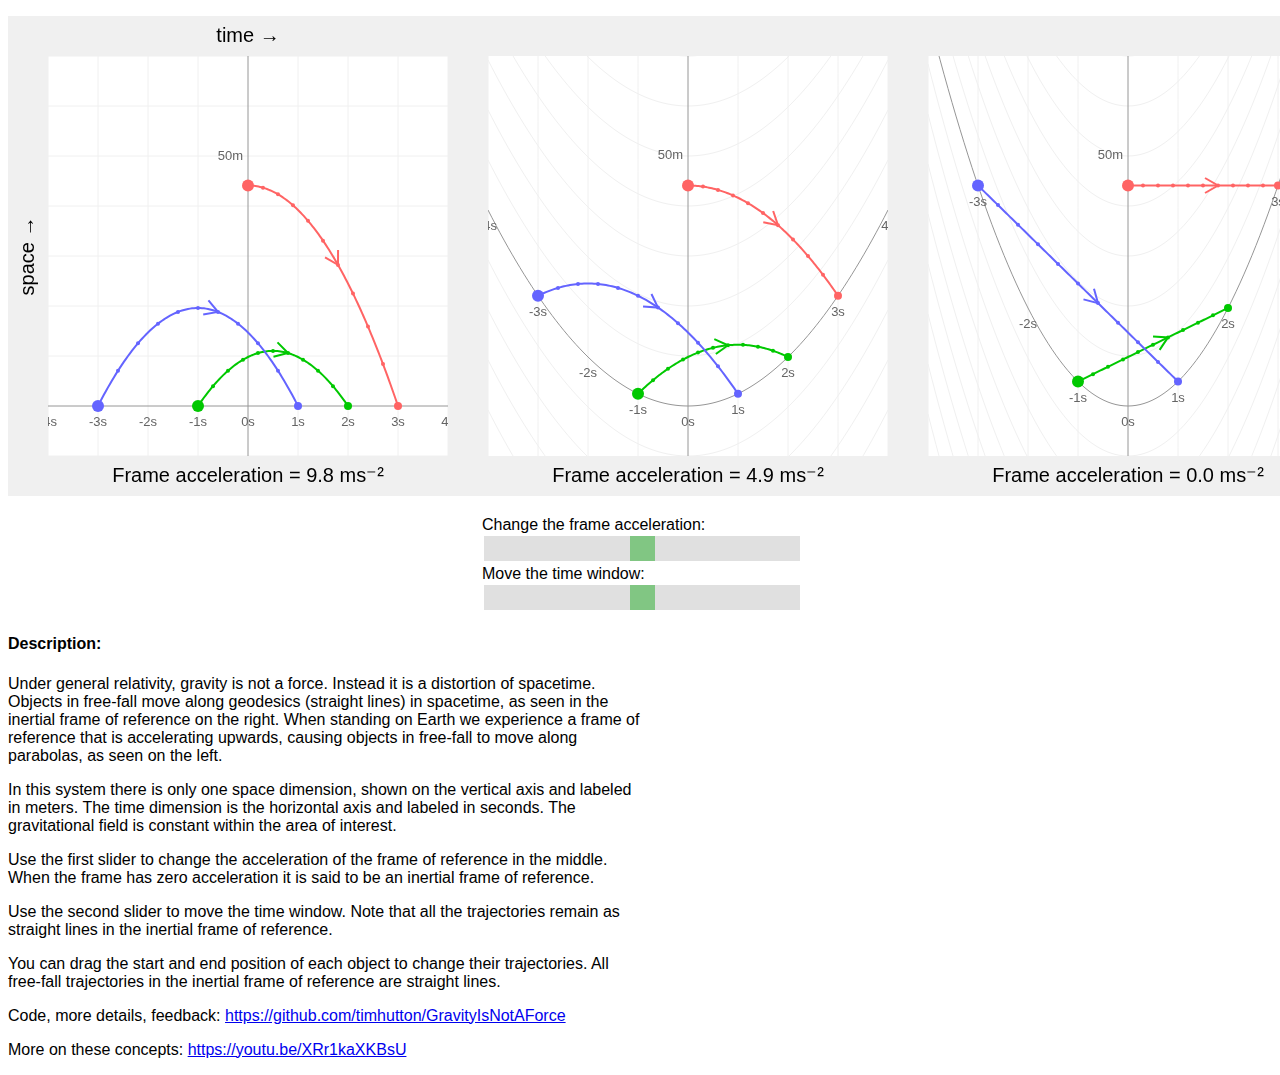
==== commit a5027e58: "Merge branch 'variableGravity' into gh-pages" ====
--- a/index.html
+++ b/index.html
@@ -3,7 +3,10 @@
 
 <head>
     <meta charset="utf-8">
-    <script src="code.js"></script>
+    <script src="math.js"></script>
+    <script src="drawing.js"></script>
+    <script src="physics.js"></script>
+    <script src="constant_gravity.js"></script>
     <link rel="stylesheet" href="styles.css">
 
     <noscript>
--- a/styles.css
+++ b/styles.css
@@ -0,0 +1,53 @@
+.frameAccelerationSlider {
+  width: 25%;
+  margin: auto;
+}
+
+.timeTranslationSlider {
+  width: 25%;
+  margin: auto;
+}
+
+.heightRangeSlider {
+  width: 25%;
+  margin: auto;
+}
+
+.slider {
+  -webkit-appearance: none;
+  width: 100%;
+  height: 25px;
+  background: #d3d3d3;
+  outline: none;
+  opacity: 0.7;
+  -webkit-transition: .2s;
+  transition: opacity .2s;
+}
+
+.slider:hover {
+  opacity: 1;
+}
+
+.slider::-webkit-slider-thumb {
+  -webkit-appearance: none;
+  appearance: none;
+  width: 25px;
+  height: 25px;
+  background: #4CAF50;
+  cursor: pointer;
+}
+
+.slider::-moz-range-thumb {
+  width: 25px;
+  height: 25px;
+  background: #4CAF50;
+  cursor: pointer;
+}
+
+.sansserif {
+  font-family: Arial, Helvetica, sans-serif;
+}
+
+.text {
+  width: 50%;
+}
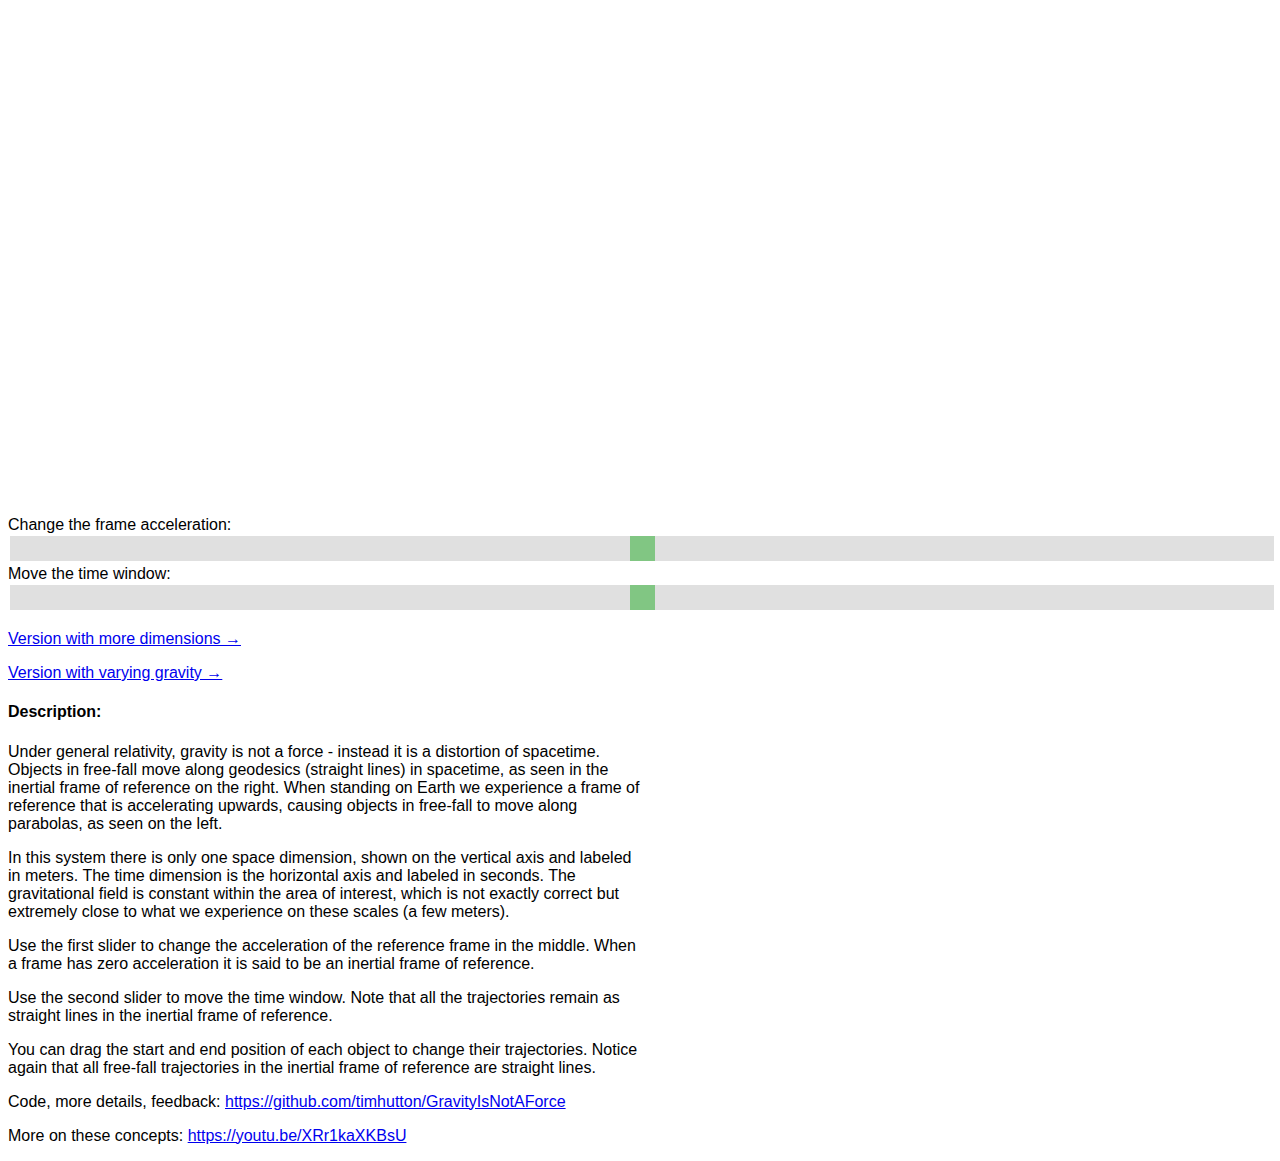
==== commit 82f1da69: "Added links between the 3 pages." ====
--- a/index.html
+++ b/index.html
@@ -3,10 +3,12 @@
 
 <head>
     <meta charset="utf-8">
-    <script src="math.js"></script>
-    <script src="drawing.js"></script>
-    <script src="physics.js"></script>
-    <script src="constant_gravity.js"></script>
+    <script src="code/math.js"></script>
+    <script src="code/drawing.js"></script>
+    <script src="code/physics.js"></script>
+    <script src="code/canvas_functions.js"></script>
+    <script src="code/constant_gravity_functions.js"></script>
+    <script src="code/constant_gravity.js"></script>
     <link rel="stylesheet" href="styles.css">
 
     <noscript>
@@ -19,25 +21,35 @@
 <body class="sansserif">
     <p align="center">
     <canvas class="canvas" id="canvas" width="1360" height="480">(Canvas drawing not supported by your browser.)</canvas>
-    <div class="frameAccelerationSlider">
+    <div class="mainSlider">
       Change the frame acceleration: <input type="range" min="0" max="100" value="50" class="slider" id="frameAccelerationSlider">
     </div>
-    <div class="timeTranslationSlider">
+    <div class="mainSlider">
       Move the time window: <input type="range" min="0" max="100" value="50" class="slider" id="timeTranslationSlider">
     </div>
     </p>
 
+    <div class="textRight">
+    <p>
+    <a href="constant_gravity_4d.html">Version with more dimensions &#x2192;</a>
+    </p>
+    
+    <p>
+    <a href="variable_gravity.html">Version with varying gravity &#x2192;</a>
+    </p>
+    </div>
+
     <h4>Description:</h4>
     <p class="text">
-    Under general relativity, gravity is not a force. Instead it is a distortion of spacetime. Objects in free-fall move along geodesics (straight lines) in spacetime, as seen in the inertial frame of reference on the right. When standing on Earth we experience a frame of reference that is accelerating upwards, causing objects in free-fall to move along parabolas, as seen on the left.
+    Under general relativity, gravity is not a force - instead it is a distortion of spacetime. Objects in free-fall move along geodesics (straight lines) in spacetime, as seen in the inertial frame of reference on the right. When standing on Earth we experience a frame of reference that is accelerating upwards, causing objects in free-fall to move along parabolas, as seen on the left.
     </p>
 
     <p class="text">
-    In this system there is only one space dimension, shown on the vertical axis and labeled in meters. The time dimension is the horizontal axis and labeled in seconds. The gravitational field is constant within the area of interest. 
+    In this system there is only one space dimension, shown on the vertical axis and labeled in meters. The time dimension is the horizontal axis and labeled in seconds. The gravitational field is constant within the area of interest, which is not exactly correct but extremely close to what we experience on these scales (a few meters).
     </p>
 
     <p class="text">
-    Use the first slider to change the acceleration of the frame of reference in the middle. When the frame has zero acceleration it is said to be an inertial frame of reference.
+    Use the first slider to change the acceleration of the reference frame in the middle. When a frame has zero acceleration it is said to be an inertial frame of reference.
     </p>
 
     <p class="text">
@@ -45,7 +57,7 @@
     </p>
 
     <p class="text">
-    You can drag the start and end position of each object to change their trajectories. All free-fall trajectories in the inertial frame of reference are straight lines.
+    You can drag the start and end position of each object to change their trajectories. Notice again that all free-fall trajectories in the inertial frame of reference are straight lines.
     </p>
 
     <p class="text">
